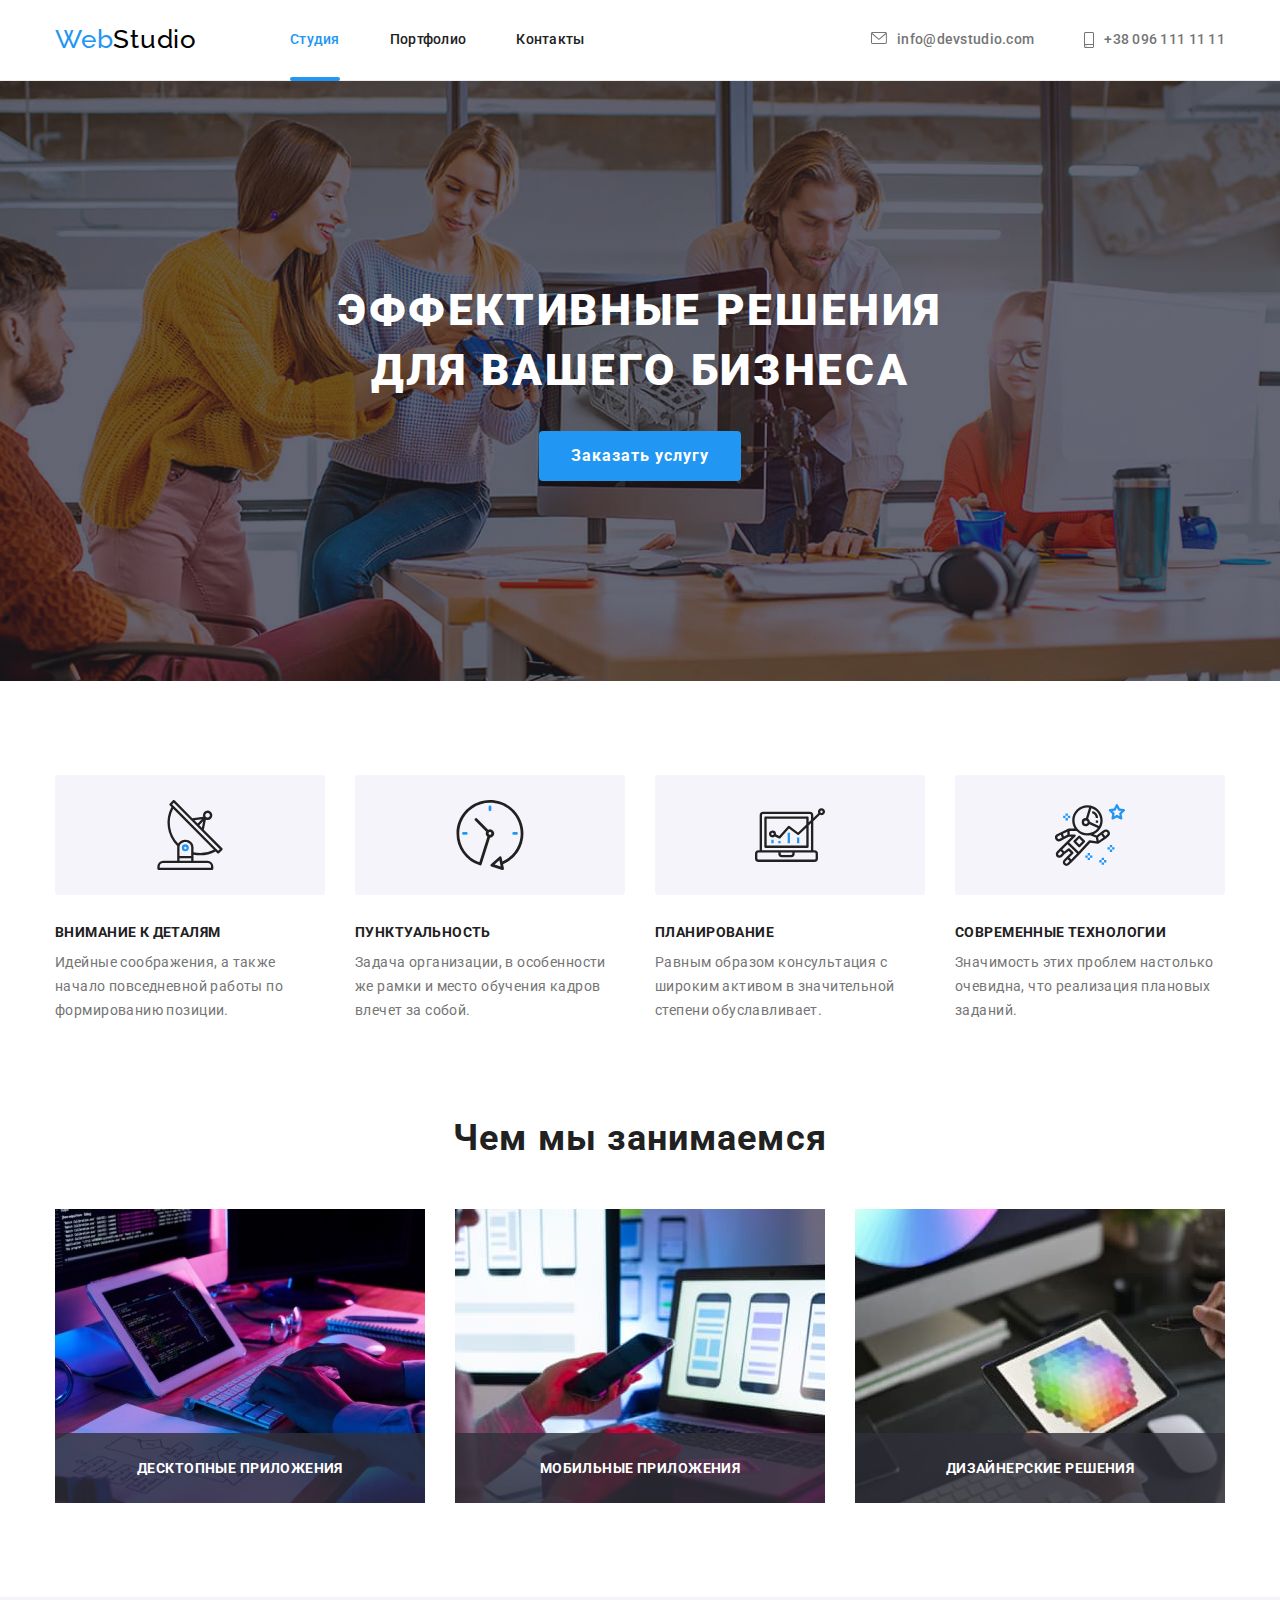
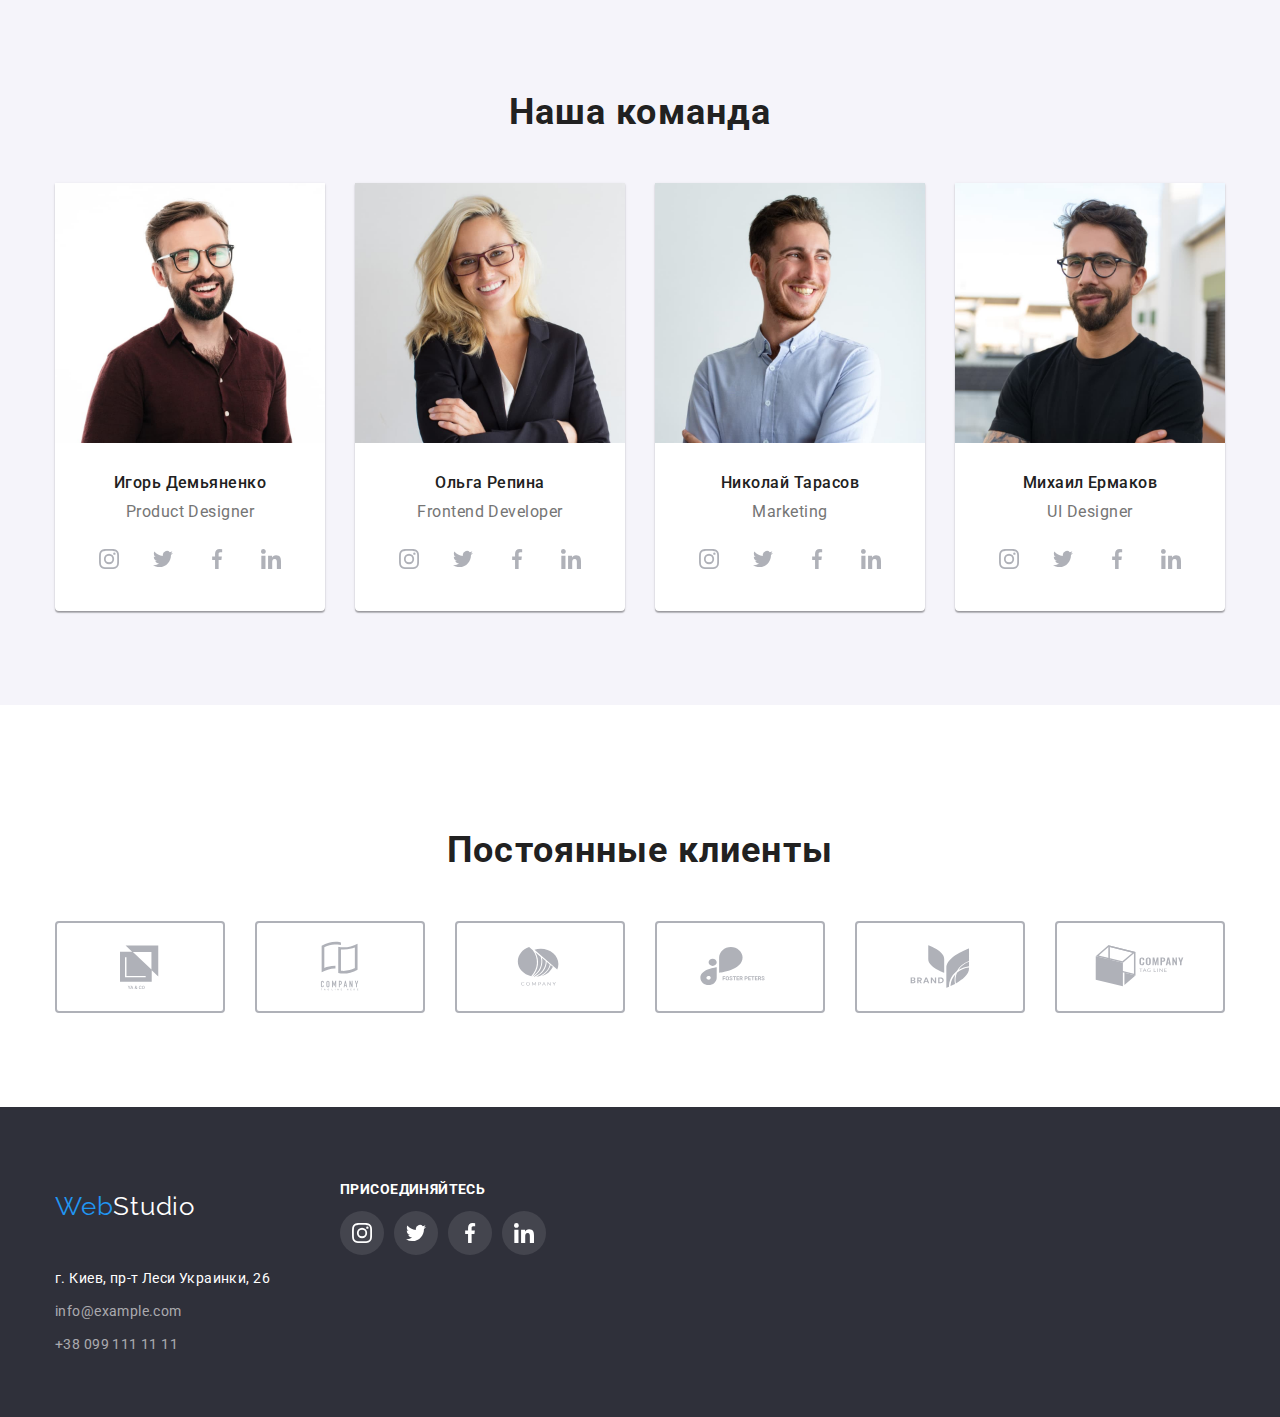
==== index.html @ 89b464ec "Initial commit" ====
<!DOCTYPE html>
<html lang="ru">
  <head>
    <meta charset="UTF-8" />
    <meta http-equiv="X-UA-Compatible" content="IE=edge" />
    <meta name="viewport" content="width=device-width, initial-scale=1.0" />
    <title>Студія</title>
    <link rel="preconnect" href="https://fonts.googleapis.com" />
    <link rel="preconnect" href="https://fonts.gstatic.com" crossorigin />
    <link
      href="https://fonts.googleapis.com/css2?family=Raleway:wght@700&family=Roboto:wght@400;500;700;900&display=swap"
      rel="stylesheet"
    />
    <link
      rel="stylesheet"
      href="https://cdnjs.cloudflare.com/ajax/libs/modern-normalize/1.1.0/modern-normalize.min.css"
    />
    <link rel="stylesheet" href="./css/styles.css" />
  </head>

  <body>
    <header>
      <div class="conteiner header-conteiner">
        <nav class="header-nav">
          <a href="./index.html" class="logo"><span class="logo-web">Web</span>Studio</a>
          <ul class="site-nav">
            <li class="item"><a href="./index.html" class="current">Студия</a></li>
            <li class="item"><a href="./portfolio.html">Портфолио</a></li>
            <li class="item"><a href="">Контакты</a></li>
          </ul>
        </nav>
        <ul class="cont-link">
          <li class="item">
            <a href="mailto:info@devstudio.com" class="mail">
              <svg class="cont-icon">
                <use href="./images/icons.svg#icon-header-envelope"></use>
              </svg>
              info@devstudio.com
            </a>
          </li>
          <li class="item">
            <a href="tel:+380961111111" class="tel">
              <svg class="cont-icon">
                <use href="./images/icons.svg#icon-header-smartphone"></use>
              </svg>
              +38 096 111 11 11
            </a>
          </li>
        </ul>
      </div>
    </header>
    <main>
      <section class="hero section">
        <div class="hero-bg">
          <h1>Эффективные решения для вашего бизнеса</h1>
          <button type="button" class="button" data-modal-open>Заказать услугу</button>
        </div>
      </section>
      <section class="advantage section">
        <div class="conteiner">
          <h2 class="visually-hidden">Наши преимущества</h2>
          <ul class="advantage-list">
            <li class="advantage-item">
              <h3>Внимание к деталям</h3>
              <p>
                Идейные соображения, а также начало повседневной работы по формированию позиции.
              </p>
            </li>
            <li class="advantage-item">
              <h3>Пунктуальность</h3>
              <p>
                Задача организации, в особенности же рамки и место обучения кадров влечет за собой.
              </p>
            </li>
            <li class="advantage-item">
              <h3>Планирование</h3>
              <p>
                Равным образом консультация с широким активом в значительной степени обуславливает.
              </p>
            </li>
            <li class="advantage-item">
              <h3>Современные технологии</h3>
              <p>Значимость этих проблем настолько очевидна, что реализация плановых заданий.</p>
            </li>
          </ul>
        </div>
      </section>
      <section class="activities section">
        <div class="conteiner">
          <h2 class="section-title">Чем мы занимаемся</h2>
          <ul class="activities-list">
            <li class="activ-item">
              <img src="./images/comp1.jpg" alt="keyboard" width="370px" />
              <h3 class="activ-item-title">Десктопные приложения</h3>
            </li>
            <li class="activ-item">
              <img src="./images/comp2.jpg" alt="computer" width="370px" />
              <h3 class="activ-item-title">Мобильные приложения</h3>
            </li>
            <li class="activ-item">
              <img src="./images/comp3.jpg" alt="tablet" width="370px" />
              <h3 class="activ-item-title">Дизайнерские решения</h3>
            </li>
          </ul>
        </div>
      </section>
      <section class="teem section">
        <div class="conteiner">
          <h2 class="section-title">Наша команда</h2>
          <ul class="teem-list">
            <li class="teem-item">
              <img src="./images/Igor-Demianenko.jpg" alt="man" width="270px" />
              <h3>Игорь Демьяненко</h3>
              <p>Product Designer</p>
              <ul class="teem-social-networks-list">
                <li>
                  <a href="" class="social-networks-icon teem-soc-link">
                    <svg class="teem-soc-icon">
                      <use href="./images/icons.svg#icon-footer-instagram"></use>
                    </svg>
                  </a>
                </li>
                <li>
                  <a href="" class="social-networks-icon teem-soc-link">
                    <svg class="teem-soc-icon">
                      <use href="./images/icons.svg#icon-footer-twitter"></use>
                    </svg>
                  </a>
                </li>
                <li>
                  <a href="" class="social-networks-icon teem-soc-link">
                    <svg class="teem-soc-icon">
                      <use href="./images/icons.svg#icon-footer-facebook"></use>
                    </svg>
                  </a>
                </li>
                <li>
                  <a href="" class="social-networks-icon teem-soc-link">
                    <svg class="teem-soc-icon">
                      <use href="./images/icons.svg#icon-footer-linkedin"></use>
                    </svg>
                  </a>
                </li>
              </ul>
            </li>
            <li class="teem-item">
              <img src="./images/Olga-Repina.jpg" alt="woman" width="270px" />
              <h3>Ольга Репина</h3>
              <p>Frontend Developer</p>
              <ul class="teem-social-networks-list">
                <li>
                  <a href="" class="social-networks-icon teem-soc-link">
                    <svg class="teem-soc-icon">
                      <use href="./images/icons.svg#icon-footer-instagram"></use>
                    </svg>
                  </a>
                </li>
                <li>
                  <a href="" class="social-networks-icon teem-soc-link">
                    <svg class="teem-soc-icon">
                      <use href="./images/icons.svg#icon-footer-twitter"></use>
                    </svg>
                  </a>
                </li>
                <li>
                  <a href="" class="social-networks-icon teem-soc-link">
                    <svg class="teem-soc-icon">
                      <use href="./images/icons.svg#icon-footer-facebook"></use>
                    </svg>
                  </a>
                </li>
                <li>
                  <a href="" class="social-networks-icon teem-soc-link">
                    <svg class="teem-soc-icon">
                      <use href="./images/icons.svg#icon-footer-linkedin"></use>
                    </svg>
                  </a>
                </li>
              </ul>
            </li>
            <li class="teem-item">
              <img src="./images/Nikolai-Tarasov.jpg" alt="man" width="270px" />
              <h3>Николай Тарасов</h3>
              <p>Marketing</p>
              <ul class="teem-social-networks-list">
                <li>
                  <a href="" class="social-networks-icon teem-soc-link">
                    <svg class="teem-soc-icon">
                      <use href="./images/icons.svg#icon-footer-instagram"></use>
                    </svg>
                  </a>
                </li>
                <li>
                  <a href="" class="social-networks-icon teem-soc-link">
                    <svg class="teem-soc-icon">
                      <use href="./images/icons.svg#icon-footer-twitter"></use>
                    </svg>
                  </a>
                </li>
                <li>
                  <a href="" class="social-networks-icon teem-soc-link">
                    <svg class="teem-soc-icon">
                      <use href="./images/icons.svg#icon-footer-facebook"></use>
                    </svg>
                  </a>
                </li>
                <li>
                  <a href="" class="social-networks-icon teem-soc-link">
                    <svg class="teem-soc-icon">
                      <use href="./images/icons.svg#icon-footer-linkedin"></use>
                    </svg>
                  </a>
                </li>
              </ul>
            </li>
            <li class="teem-item">
              <img src="./images/Mihail-Ermakov.jpg" alt="man" width="270px" />
              <h3>Михаил Ермаков</h3>
              <p>UI Designer</p>
              <ul class="teem-social-networks-list">
                <li>
                  <a href="" class="social-networks-icon teem-soc-link">
                    <svg class="teem-soc-icon">
                      <use href="./images/icons.svg#icon-footer-instagram"></use>
                    </svg>
                  </a>
                </li>
                <li>
                  <a href="" class="social-networks-icon teem-soc-link">
                    <svg class="teem-soc-icon">
                      <use href="./images/icons.svg#icon-footer-twitter"></use>
                    </svg>
                  </a>
                </li>
                <li>
                  <a href="" class="social-networks-icon teem-soc-link">
                    <svg class="teem-soc-icon">
                      <use href="./images/icons.svg#icon-footer-facebook"></use>
                    </svg>
                  </a>
                </li>
                <li>
                  <a href="" class="social-networks-icon teem-soc-link">
                    <svg class="teem-soc-icon">
                      <use href="./images/icons.svg#icon-footer-linkedin"></use>
                    </svg>
                  </a>
                </li>
              </ul>
            </li>
          </ul>
        </div>
      </section>
      <section class="clients section">
        <div class="conteiner">
          <h2>Постоянные клиенты</h2>
          <ul class="clients-list">
            <li class="clients-item">
              <a class="clients-link" href="">
                <svg class="client-icon">
                  <use href="./images/icons.svg#icon-Client1"></use>
                </svg>
              </a>
            </li>
            <li class="clients-item">
              <a class="clients-link" href="">
                <svg class="client-icon">
                  <use href="./images/icons.svg#icon-Client2"></use>
                </svg>
              </a>
            </li>
            <li class="clients-item">
              <a class="clients-link" href="">
                <svg class="client-icon">
                  <use href="./images/icons.svg#icon-Client3"></use>
                </svg>
              </a>
            </li>
            <li class="clients-item">
              <a class="clients-link" href="">
                <svg class="client-icon">
                  <use href="./images/icons.svg#icon-Client4"></use>
                </svg>
              </a>
            </li>
            <li class="clients-item">
              <a class="clients-link" href="">
                <svg class="client-icon">
                  <use href="./images/icons.svg#icon-Client5"></use>
                </svg>
              </a>
            </li>
            <li class="clients-item">
              <a class="clients-link" href="">
                <svg class="client-icon">
                  <use href="./images/icons.svg#icon-Client6"></use>
                </svg>
              </a>
            </li>
          </ul>
        </div>
      </section>
    </main>
    <footer>
      <div class="conteiner">
        <div>
          <a href="./index.html" class="logo"><span class="logo-web">Web</span>Studio</a>
          <address>г. Киев, пр-т Леси Украинки, 26</address>
          <ul>
            <li>
              <a href="mailto:info@example.com" class="footer-cont">info@example.com</a>
            </li>
            <li><a href="tel:+380991111111" class="footer-cont">+38 099 111 11 11</a></li>
          </ul>
        </div>
        <div class="social-networks">
          <p>присоединяйтесь</p>
          <ul>
            <li>
              <a class="social-networks-icon instagram" href=""></a>
            </li>
            <li>
              <a class="social-networks-icon tweeter" href=""></a>
            </li>
            <li>
              <a class="social-networks-icon facebook" href=""></a>
            </li>
            <li>
              <a class="social-networks-icon linkedin" href=""></a>
            </li>
          </ul>
        </div>
      </div>
    </footer>
    <div class="backdrop is-hidden" data-modal>
      <div class="modal">
        <button class="close-btn" type="button" data-modal-close>
          <img class="close-icon" src="./images/close.svg" alt="icon">
        </button>
      </div>
    </div>
    <script src="./js/modal.js"></script>
  </body>
</html>
---- css/styles.css ----
:root {
  --h-text-color: rgba(33, 33, 33, 1);
  --p-text-color: rgba(117, 117, 117, 1);
  --accent-color: rgba(33, 150, 243, 1);
  --background-color: rgba(255, 255, 255, 1);
  --wight-text: rgba(255, 255, 255, 1);
  --background-dark-gray: rgba(47, 48, 58, 1);
  --background-light-gray: rgba(245, 244, 250, 1);
  --background-button-filter: rgba(245, 244, 250, 1);
}

body {
  color: var(--h-text-color);
  background-color: var(--background-color);

  font-family: Roboto, sans-serif;
}

body p {
  color: var(--p-text-color);
}

.section {
  padding-top: 94px;
  padding-bottom: 94px;
}

ul {
  list-style: none;
  padding: 0;
  margin: 0;
}

li {
  padding: 0;
  margin: 0;
}

img {
  display: block;
}

.conteiner {
  margin-left: auto;
  margin-right: auto;
  width: 1200px;
  padding-left: 15px;
  padding-right: 15px;
}

.section-title {
  font-weight: 700;
  font-size: 36px;
  line-height: 1.17;
  text-align: center;
  letter-spacing: 0.03em;

  margin-bottom: 50px;
  margin-top: 0;
}

.visually-hidden {
  position: absolute;
  width: 1px;
  height: 1px;
  margin: -1px;
  border: 0;
  padding: 0;

  white-space: nowrap;
  clip-path: inset(100%);
  clip: rect(0 0 0 0);
  overflow: hidden;
}

/* --------------------header----------------------- */
header {
  font-weight: 500;
  font-size: 14px;
  line-height: 1.14;
  letter-spacing: 0.02em;
  border-bottom: 1px solid rgba(236, 236, 236, 1);
}

.header-conteiner {
  display: flex;
}

.logo {
  color: rgba(0, 0, 0, 1);

  font-family: Raleway;
  font-size: 26px;
  line-height: 1.19;
  letter-spacing: 0.03em;

  text-decoration: none;
}
.logo-web {
  color: var(--accent-color);
}

.header-nav {
  display: flex;
  align-items: center;
}

.logo {
  padding-top: 24px;
  padding-bottom: 25px;
}

.site-nav {
  display: flex;
  margin-left: 93px;
}

.site-nav .item:not(:last-child) {
  margin-right: 50px;
}

.site-nav a {
  position: relative;
  display: block;

  color: var(--h-text-color);
  text-decoration: none;

  padding-top: 32px;
  padding-bottom: 32px;

  transition-property: color;
  transition-duration: 250ms;
  transition-timing-function: cubic-bezier(0.4, 0, 0.2, 1);
}
.site-nav a:hover,
.site-nav a:focus {
  color: var(--accent-color);
}
.site-nav .current {
  color: var(--accent-color);
}

.site-nav .current::after {
  content: '';
  display: block;
  width: 100%;
  height: 4px;
  background-color: var(--accent-color);
  border-radius: 2px;

  position: absolute;
  left: 0;
  bottom: -1px;
}

.cont-link {
  display: flex;
  margin-left: auto;
}

.cont-link .item:not(:last-child) {
  margin-right: 50px;
}

.cont-link a {
  display: flex;

  color: var(--p-text-color);
  text-decoration: none;
  fill: var(--p-text-color);

  padding-top: 32px;
  padding-bottom: 32px;

  transition-property: color, fill;
  transition-duration: 250ms;
  transition-timing-function: cubic-bezier(0.4, 0, 0.2, 1);
}

.cont-link a:hover,
.cont-link a:focus {
  color: var(--accent-color);
  fill: var(--accent-color);
}

.cont-icon {
  margin-right: 10px;
  fill: inherit;
}

.mail .cont-icon {
  width: 16px;
  height: 12px;
}

.tel .cont-icon {
  width: 10px;
  height: 16px;
}

/* --------------------hero----------------------- */

.hero {
  text-align: center;
  color: var(--wight-text);
  padding-top: 0;
  padding-bottom: 0;
}

.hero-bg {
  background-color: var(--background-dark-gray);
  padding-top: 200px;
  padding-bottom: 200px;
  max-width: 1600px;
  height: 600px;
  margin-left: auto;
  margin-right: auto;
  background-image: linear-gradient(to right, rgba(47, 48, 58, 0.4), rgba(47, 48, 58, 0.4)),
    url(../images/hero-bg.jpg);
  background-position: center;
  background-repeat: no-repeat;
  background-size: cover;
}

h1 {
  width: 696px;
  margin-top: 0;
  margin-bottom: 30px;
  margin-left: auto;
  margin-right: auto;

  font-weight: 900;
  font-size: 44px;
  line-height: 1.36;
  letter-spacing: 0.06em;
  text-transform: uppercase;
}

/* --------------------button----------------------- */
.button {
  border: 0;
  padding: 10px 32px;
  border-radius: 4px;

  color: var(--wight-text);
  background-color: var(--accent-color);

  font-weight: 700;
  font-size: 16px;
  line-height: 1.88;
  letter-spacing: 0.06em;

  cursor: pointer;
}

/* -------------------advantage----------------------- */

.advantage-item {
  width: 270px;
}

.advantage-item::before {
  content: '';
  display: block;
  height: 120px;
  margin-bottom: 30px;
  background-color: var(--background-light-gray);
  border-radius: 4px;
  background-size: 70px 70px;
  background-position: center;
  background-repeat: no-repeat;
}

.advantage-item:nth-child(1)::before {
  background-image: url(../images/advantage-antenna.svg);
}

.advantage-item:nth-child(2)::before {
  background-image: url(../images/advantage-clock.svg);
}

.advantage-item:nth-child(3)::before {
  background-image: url(../images/advantage-diagram.svg);
}

.advantage-item:nth-child(4)::before {
  background-image: url(../images/advantage-astronaut.svg);
}

.advantage h3 {
  font-size: 14px;
  line-height: 1.14;
  letter-spacing: 0.03em;
  text-transform: uppercase;

  margin-bottom: 10px;
  margin-top: 0;
}
.advantage p {
  font-size: 14px;
  line-height: 1.71;
  letter-spacing: 0.03em;

  margin: 0;
}

.advantage-list {
  display: flex;
  justify-content: space-between;
}

/* -----------------activities-------------------- */

.activities {
  padding-top: 0;
}

.activities-list {
  display: flex;
  justify-content: space-between;
}

.activ-item {
  position: relative;
}

.activ-item-title {
  position: absolute;
  bottom: 0;
  width: 370px;
  margin: 0;
  padding-top: 27px;
  padding-bottom: 27px;

  font-size: 14px;
  line-height: calc(16 / 14);
  text-align: center;
  letter-spacing: 0.03em;
  text-transform: uppercase;

  color: var(--wight-text);
  background-color: rgba(47, 48, 58, 0.8);
}

/* --------------------teem----------------------- */

.teem {
  background-color: var(--background-light-gray);
}

.teem-list {
  display: flex;
  justify-content: space-between;
}

.teem-item {
  padding-bottom: 30px;
  background-color: var(--background-color);
  box-shadow: 0px 1px 3px rgba(0, 0, 0, 0.12), 0px 1px 1px rgba(0, 0, 0, 0.14),
    0px 2px 1px rgba(0, 0, 0, 0.2);
  border-radius: 0px 0px 4px 4px;
}

.teem h3 {
  font-weight: 500;
  font-size: 16px;
  line-height: 1.19;
  text-align: center;
  letter-spacing: 0.03em;

  margin-top: 30px;
  margin-bottom: 10px;
}

.teem p {
  font-size: 16px;
  line-height: 1.19;
  text-align: center;
  letter-spacing: 0.03em;

  margin: 0px;
  margin-bottom: 16px;
}

.teem-social-networks-list {
  display: flex;
  justify-content: space-between;
  gap: 10px;
  margin-left: 32px;
  margin-right: 32px;
}

.social-networks-icon.teem-soc-link {
  background-color: inherit;
}

.teem-soc-icon {
  box-sizing: content-box;
  width: 20px;
  height: 20px;
  padding: 12px;
  fill: rgba(175, 177, 184, 1);

  transition-property: fill;
  transition-duration: 250ms;
  transition-timing-function: cubic-bezier(0.4, 0, 0.2, 1);
}

.teem-soc-icon:hover,
.teem-soc-icon:focus {
  fill: rgba(255, 255, 255, 1);
}

/* --------------------clients----------------------- */

.clients h2 {
  margin-bottom: 50px;
  font-size: 36px;
  line-height: 42px;
  text-align: center;
  letter-spacing: 0.03em;
}

.clients-list {
  display: flex;
  justify-content: space-between;
}

.clients-link {
  display: block;
  width: 170px;
  height: 92px;
  gap: 30px;
}

.clients-link svg:hover,
.clients-link svg:focus {
  fill: var(--accent-color);
  border-color: var(--accent-color);
}

.clients-list .client-icon {
  fill: #afb1b8;
  width: 170px;
  height: 92px;
  padding: 16px 32px;
  border: 2px solid #afb1b8;
  border-radius: 4px;

  transition-property: fill, border-color;
  transition-duration: 250ms;
  transition-timing-function: cubic-bezier(0.4, 0, 0.2, 1);
}

/* --------------------footer----------------------- */

footer {
  padding-top: 60px;
  padding-bottom: 60px;
  background-color: var(--background-dark-gray);

  font-weight: 400;
  font-size: 14px;
  line-height: 1.71;
  letter-spacing: 0.03em;
}

footer .conteiner {
  display: flex;
}

footer .logo {
  display: block;
  margin-bottom: 20px;
  color: var(--wight-text);
}
footer address {
  margin-bottom: 9px;
  color: var(--wight-text);
  font-style: normal;
}

footer li:not(:last-child) {
  margin-bottom: 9px;
}

.footer-cont {
  text-decoration: none;
  color: rgba(255, 255, 255, 0.6);

  transition-property: color;
  transition-duration: 250ms;
  transition-timing-function: cubic-bezier(0.4, 0, 0.2, 1);
}

.footer-cont:hover,
.footer-cont:focus {
  color: var(--accent-color);
}

.social-networks {
  margin-left: 70px;
}

.social-networks p {
  font-weight: 700;
  font-size: 14px;
  line-height: 16px;
  letter-spacing: 0.03em;
  text-transform: uppercase;
  color: var(--wight-text);
}

.social-networks ul {
  display: flex;
  gap: 10px;
}

.social-networks-icon {
  display: block;
  width: 44px;
  height: 44px;
  border-radius: 50%;
  background-color: rgba(255, 255, 255, 0.1);
  background-position: center;
  background-repeat: no-repeat;
  background-size: 20px 20px;

  transition-property: background-color;
  transition-duration: 250ms;
  transition-timing-function: cubic-bezier(0.4, 0, 0.2, 1);
}

.social-networks-icon:hover,
.social-networks-icon:focus {
  background-color: var(--accent-color);
}

.social-networks-icon.instagram {
  background-image: url(../images/footer-instagram.svg);
}

.social-networks-icon.tweeter {
  background-image: url(../images/footer-twitter.svg);
}

.social-networks-icon.facebook {
  background-image: url(../images/footer-facebook.svg);
}

.social-networks-icon.linkedin {
  background-image: url(../images/footer-linkedin.svg);
}

/*-----!!!-------- PORTFOLIO------!!!------- */

/*---------------- button portfolio---------------- */

.button-filter {
  border-radius: 4px;
  border: 0;
  padding: 6px 22px;

  color: var(--h-text-color);
  background-color: var(--background-button-filter);

  font-weight: 500;
  font-size: 16px;
  line-height: 1.62;
  text-align: center;
  letter-spacing: 0.03em;

  cursor: pointer;

  transition-property: color, background-color, box-shadow;
  transition-duration: 250ms;
  transition-timing-function: cubic-bezier(0.4, 0, 0.2, 1);
}

.button-filter:hover,
.button-filter:focus {
  color: var(--wight-text);
  background-color: var(--accent-color);
  box-shadow: 0px 3px 1px rgba(0, 0, 0, 0.1), 0px 1px 2px rgba(0, 0, 0, 0.08),
    0px 2px 2px rgba(0, 0, 0, 0.12);
}

/*----------------examples---------------- */

.examples ul {
  display: flex;
}

.examples-list-btn {
  justify-content: center;
  margin-bottom: 50px;
}

.examples-list-btn li:not(:last-child) {
  margin-right: 8px;
}

.examples-list-card {
  flex-wrap: wrap;
  gap: 30px;
}

.examples-list-card li {
  width: 370px;
}

.examples-list-card a {
  transition-property: box-shadow;
  transition-duration: 250ms;
  transition-timing-function: cubic-bezier(0.4, 0, 0.2, 1);
}

.examples-list-card a:hover,
.examples-list-card a:focus {
  box-shadow: 0px 1px 1px rgba(0, 0, 0, 0.12), 0px 4px 4px rgba(0, 0, 0, 0.06),
    1px 4px 6px rgba(0, 0, 0, 0.16);
}

.examples a {
  display: block;
  text-decoration: none;
}

.examples .img-box {
  position: relative;
  overflow: hidden;
}

.examples .overlay {
  position: absolute;
  top: 0;
  left: 0;
  display: block;
  width: 100%;
  height: 100%;
  padding: 63px 24px;
  overflow: hidden;

  background-color: rgba(33, 150, 243, 0.9);

  font-size: 18px;
  line-height: 1.56;
  letter-spacing: 0.03em;
  color: var(--wight-text);

  transform: translateY(100%);

  transition-property: transform;
  transition-duration: 250ms;
  transition-timing-function: cubic-bezier(0.4, 0, 0.2, 1);
}

.examples-list-card a:hover .overlay,
.examples-list-card a:focus .overlay {
  transform: translateY(0);
}

.card-title {
  padding: 20px 24px;
  border: 1px solid rgba(238, 238, 238, 1);
  border-top: none;
}

.examples h2 {
  color: var(--h-text-color);

  font-size: 18px;
  line-height: 2;
  letter-spacing: 0.06em;

  margin-top: 0;
  margin-bottom: 4px;
}

.examples p {
  font-size: 16px;
  line-height: 1.88;
  letter-spacing: 0.03em;

  margin: 0;
}

/*----------------backdrop---------------- */

.backdrop {
  position: fixed;
  left: 0;
  top: 0;
  width: 100%;
  height: 100%;
  background-color: rgba(0, 0, 0, 0.2);
  opacity: 1;

  transition: opacity 250ms cubic-bezier(0.4, 0, 0.2, 1);
}

.backdrop.is-hidden {
  opacity: 0;
  pointer-events: none;
}

.backdrop.is-hidden .modal {
  transform: translate(-50%, -50%) scale(0.9);
}

.modal {
  position: absolute;
  left: 50%;
  top: 50%;
  transform: translate(-50%, -50%) scale(1);

  min-width: 528px;
  min-height: 581px;
  background-color: #ffffff;
  box-shadow: 0px 1px 3px rgba(0, 0, 0, 0.12), 0px 1px 1px rgba(0, 0, 0, 0.14),
    0px 2px 1px rgba(0, 0, 0, 0.2);
  border-radius: 4px;
  transition: transform, scale;
}

.close-btn {
  position: absolute;
  padding: 0;
  margin: 0;
  border: 0;
  background-color: transparent;
  right: 8px;
  top: 8px;
  cursor: pointer;
}
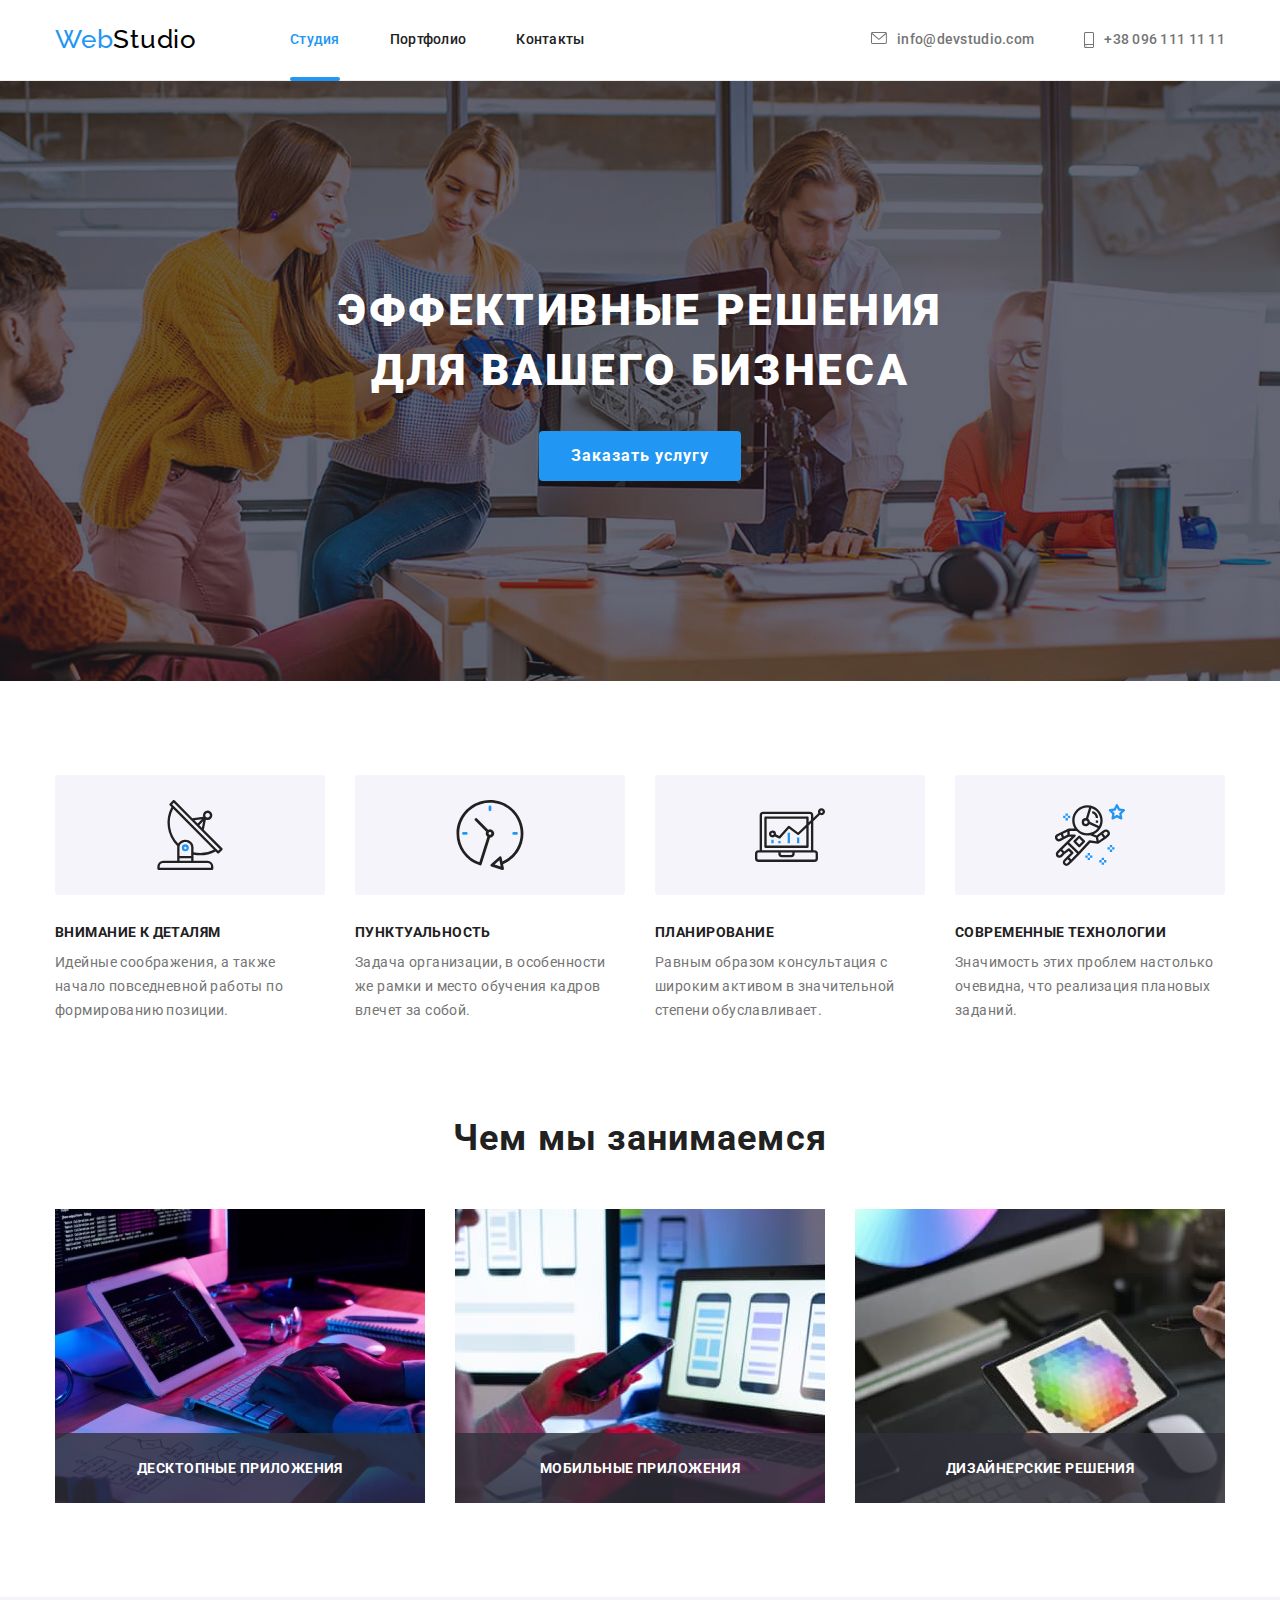
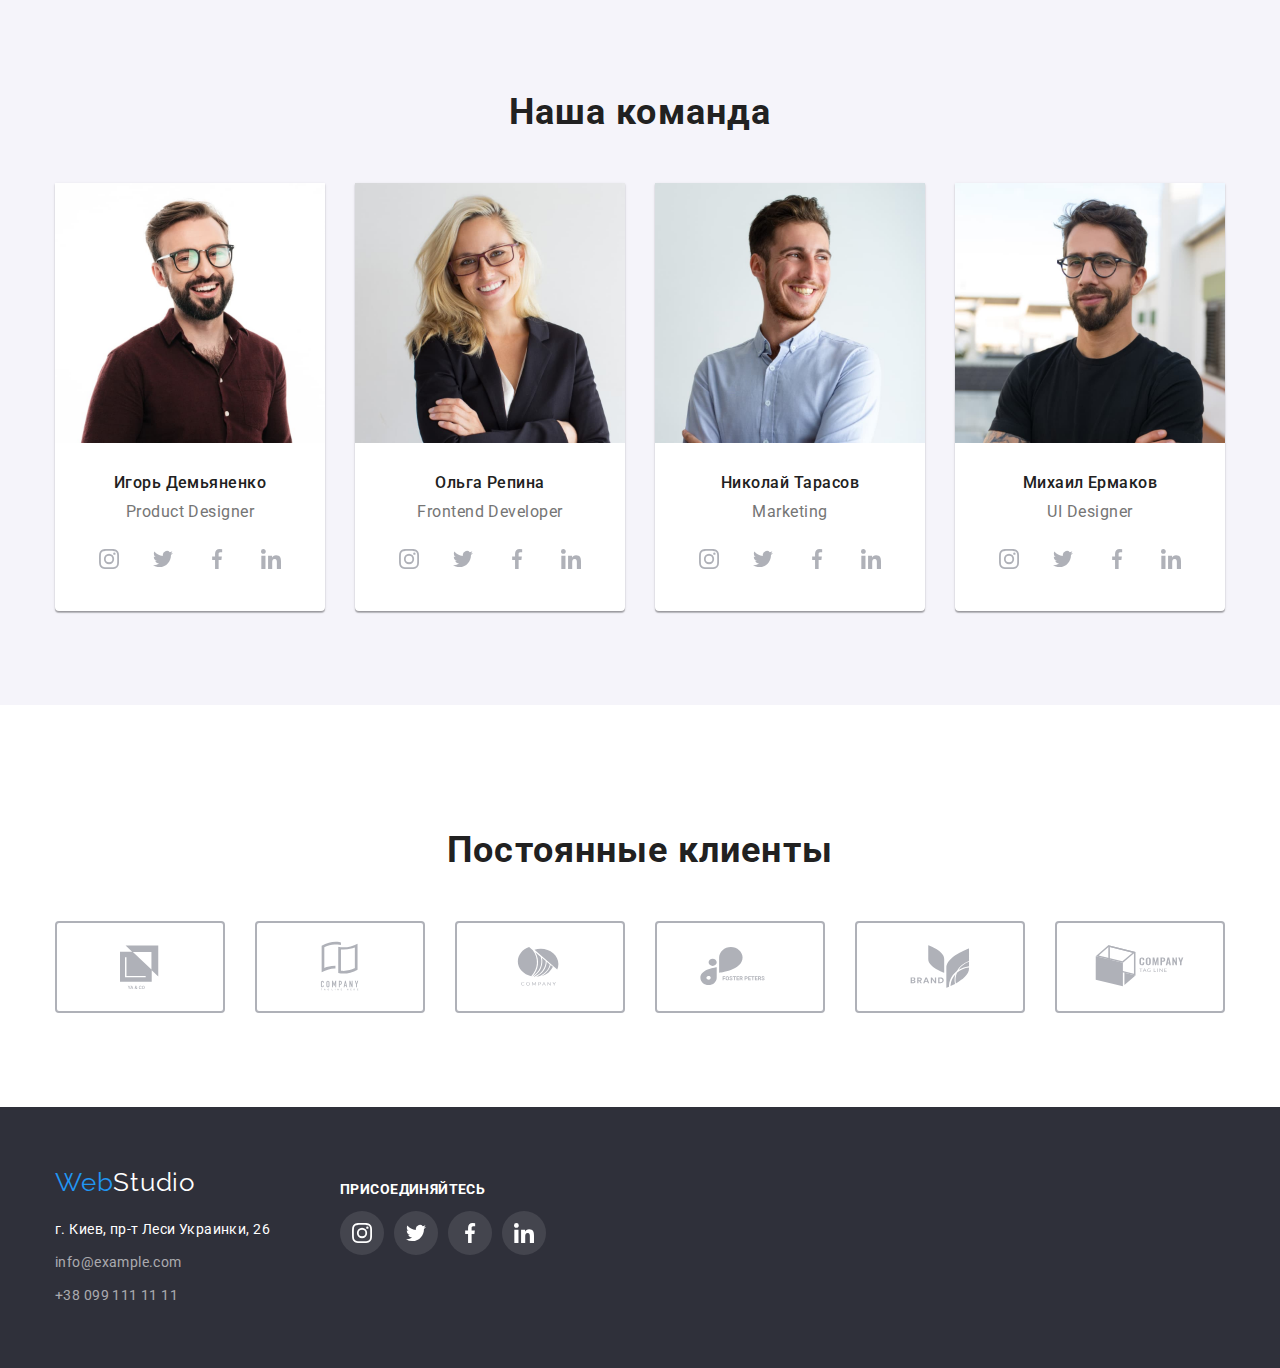
==== commit 2f22ef5e: "доработка 5 дз" ====
--- a/index.html
+++ b/index.html
@@ -22,7 +22,7 @@
     <header>
       <div class="conteiner header-conteiner">
         <nav class="header-nav">
-          <a href="./index.html" class="logo"><span class="logo-web">Web</span>Studio</a>
+          <a href="./index.html" class="logo header-logo"><span class="logo-web">Web</span>Studio</a>
           <ul class="site-nav">
             <li class="item"><a href="./index.html" class="current">Студия</a></li>
             <li class="item"><a href="./portfolio.html">Портфолио</a></li>
--- a/css/styles.css
+++ b/css/styles.css
@@ -96,6 +96,12 @@
 
   text-decoration: none;
 }
+
+.header-logo {
+  padding-top: 24px;
+  padding-bottom: 25px;
+}
+
 .logo-web {
   color: var(--accent-color);
 }
@@ -103,11 +109,6 @@
 .header-nav {
   display: flex;
   align-items: center;
-}
-
-.logo {
-  padding-top: 24px;
-  padding-bottom: 25px;
 }
 
 .site-nav {
@@ -649,7 +650,7 @@
   letter-spacing: 0.03em;
   color: var(--wight-text);
 
-  transform: translateY(100%);
+  transform: translateY(101%);
 
   transition-property: transform;
   transition-duration: 250ms;
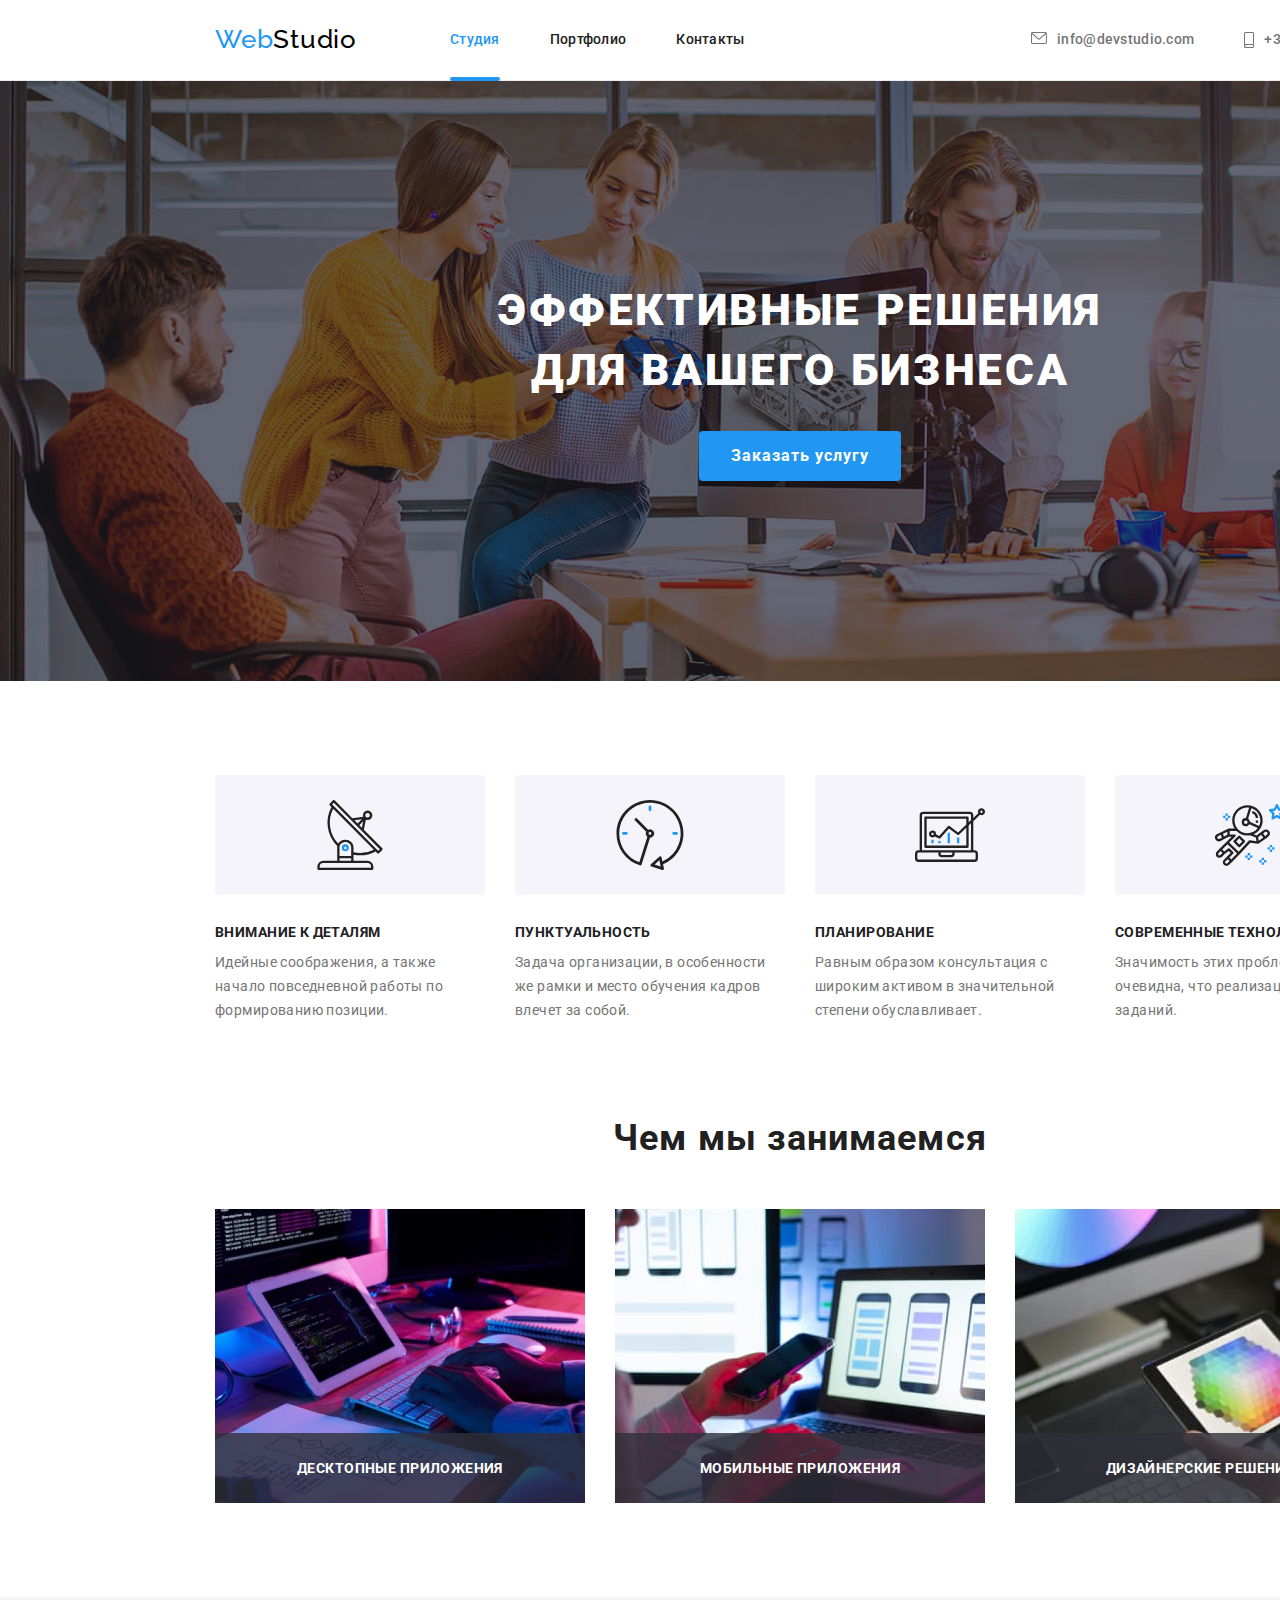
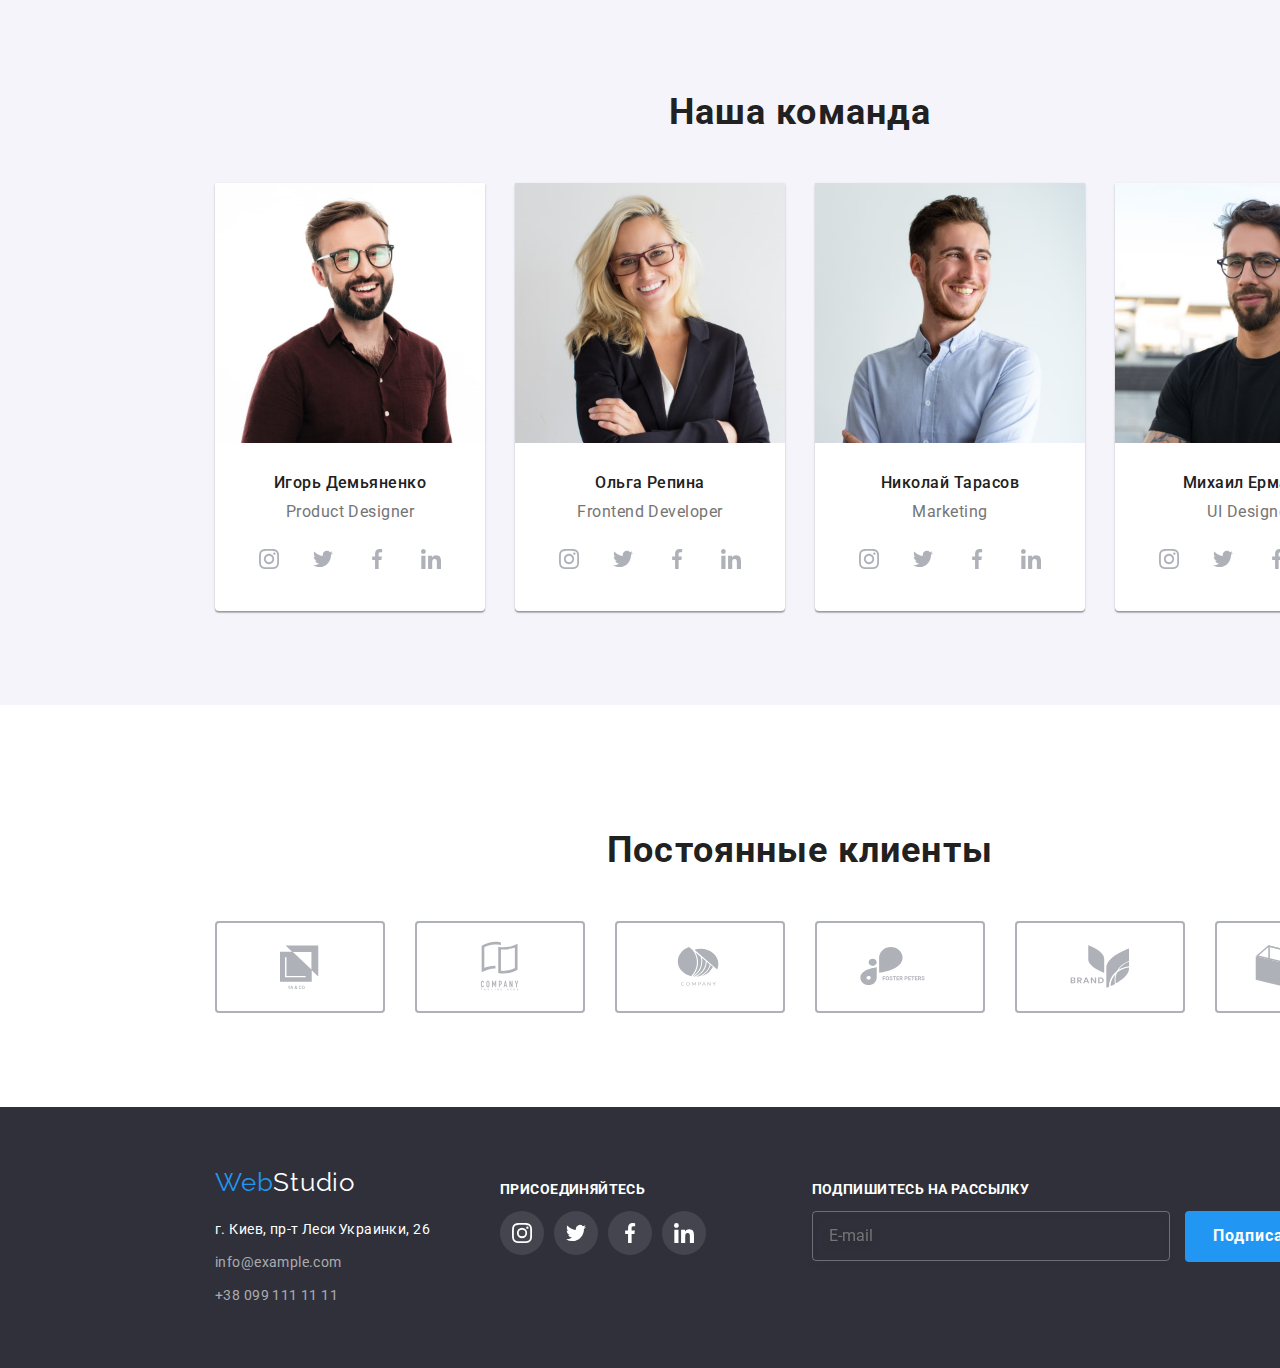
==== commit 7045e3c4: "добавляет и стилизирует формы" ====
--- a/index.html
+++ b/index.html
@@ -22,7 +22,9 @@
     <header>
       <div class="conteiner header-conteiner">
         <nav class="header-nav">
-          <a href="./index.html" class="logo header-logo"><span class="logo-web">Web</span>Studio</a>
+          <a href="./index.html" class="logo header-logo"
+            ><span class="logo-web">Web</span>Studio</a
+          >
           <ul class="site-nav">
             <li class="item"><a href="./index.html" class="current">Студия</a></li>
             <li class="item"><a href="./portfolio.html">Портфолио</a></li>
@@ -49,6 +51,7 @@
         </ul>
       </div>
     </header>
+
     <main>
       <section class="hero section">
         <div class="hero-bg">
@@ -56,6 +59,7 @@
           <button type="button" class="button" data-modal-open>Заказать услугу</button>
         </div>
       </section>
+
       <section class="advantage section">
         <div class="conteiner">
           <h2 class="visually-hidden">Наши преимущества</h2>
@@ -85,6 +89,7 @@
           </ul>
         </div>
       </section>
+
       <section class="activities section">
         <div class="conteiner">
           <h2 class="section-title">Чем мы занимаемся</h2>
@@ -104,6 +109,7 @@
           </ul>
         </div>
       </section>
+
       <section class="teem section">
         <div class="conteiner">
           <h2 class="section-title">Наша команда</h2>
@@ -251,6 +257,7 @@
           </ul>
         </div>
       </section>
+
       <section class="clients section">
         <div class="conteiner">
           <h2>Постоянные клиенты</h2>
@@ -301,44 +308,113 @@
         </div>
       </section>
     </main>
+
     <footer>
       <div class="conteiner">
-        <div>
-          <a href="./index.html" class="logo"><span class="logo-web">Web</span>Studio</a>
-          <address>г. Киев, пр-т Леси Украинки, 26</address>
-          <ul>
-            <li>
-              <a href="mailto:info@example.com" class="footer-cont">info@example.com</a>
-            </li>
-            <li><a href="tel:+380991111111" class="footer-cont">+38 099 111 11 11</a></li>
-          </ul>
-        </div>
-        <div class="social-networks">
-          <p>присоединяйтесь</p>
-          <ul>
-            <li>
-              <a class="social-networks-icon instagram" href=""></a>
-            </li>
-            <li>
-              <a class="social-networks-icon tweeter" href=""></a>
-            </li>
-            <li>
-              <a class="social-networks-icon facebook" href=""></a>
-            </li>
-            <li>
-              <a class="social-networks-icon linkedin" href=""></a>
-            </li>
-          </ul>
-        </div>
+        <div class="groop">
+          <div>
+            <a href="./index.html" class="logo"><span class="logo-web">Web</span>Studio</a>
+            <address>г. Киев, пр-т Леси Украинки, 26</address>
+            <ul>
+              <li>
+                <a href="mailto:info@example.com" class="footer-cont">info@example.com</a>
+              </li>
+              <li><a href="tel:+380991111111" class="footer-cont">+38 099 111 11 11</a></li>
+            </ul>
+          </div>
+          <div class="social-networks">
+            <p class="footer-title">присоединяйтесь</p>
+            <ul>
+              <li>
+                <a class="social-networks-icon instagram" href=""></a>
+              </li>
+              <li>
+                <a class="social-networks-icon tweeter" href=""></a>
+              </li>
+              <li>
+                <a class="social-networks-icon facebook" href=""></a>
+              </li>
+              <li>
+                <a class="social-networks-icon linkedin" href=""></a>
+              </li>
+            </ul>
+          </div>
+        </div>
+        <form name="subscribe" autocomplete="on">
+          <b class="footer-title">Подпишитесь на рассылку</b>
+          <label>
+            <input class="footer-input" type="email" name="user-email" placeholder="E-mail" />
+          </label>
+          <button type="submit" class="button footer__subscribe--btn">
+            Подписаться
+            <svg class="footer__subscribe--icon">
+              <use href="./images/icons.svg#icon-modal-send"></use>
+            </svg>
+          </button>
+        </form>
       </div>
     </footer>
+
     <div class="backdrop is-hidden" data-modal>
       <div class="modal">
         <button class="close-btn" type="button" data-modal-close>
-          <img class="close-icon" src="./images/close.svg" alt="icon">
+          <svg class="close-icon">
+            <use href="./images/icons.svg#icon-close"></use>
+          </svg>
         </button>
+        <form class="form" name="сontact-details" autocomplete="on">
+          <h2 class="modal-title">Оставьте свои данные, мы вам перезвоним</h2>
+          <div class="form-field">
+            <label class="form-label">
+              <span class="form-label-text">Имя</span>
+              <input class="form-input" type="text" name="name" />
+              <svg class="form-icon form-icon-name">
+                <use href="./images/icons.svg#icon-modal-name"></use>
+              </svg>
+            </label>
+          </div>
+          <div class="form-field">
+            <label class="form-label"
+              >Телефон
+              <input class="form-input" type="tel" name="tel" />
+              <svg class="form-icon form-icon-tel">
+                <use href="./images/icons.svg#icon-modal-tel"></use>
+              </svg>
+            </label>
+          </div>
+          <div class="form-field">
+            <label class="form-label"
+              >Почта
+              <input class="form-input" type="email" name="email" />
+              <svg class="form-icon form-icon-email">
+                <use href="./images/icons.svg#icon-modal-email"></use>
+              </svg>
+            </label>
+          </div>
+          <label class="form-label"
+            >Комментарий
+            <textarea
+              class="form-input form-textarea"
+              name="comment"
+              id=""
+              cols="30"
+              rows="10"
+              placeholder="Введите текст"
+            ></textarea>
+          </label>
+          <div class="form-checkbox">
+            <label class="label-checkbox">
+              <input class="checkbox visually-hidden" type="checkbox" name="checkbox" />
+              <span class="checkbox-icon"></span>
+              Соглашаюсь с рассылкой и принимаю
+            </label>
+            <a class="checkbox-link" href="">Условия договора</a>
+          </div>
+          <button class="button form-button" type="submit">Отправить</button>
+        </form>
       </div>
     </div>
+
     <script src="./js/modal.js"></script>
   </body>
 </html>
--- a/css/styles.css
+++ b/css/styles.css
@@ -10,6 +10,9 @@
 }
 
 body {
+  margin-left: auto;
+  margin-right: auto;
+  width: 1600px;
   color: var(--h-text-color);
   background-color: var(--background-color);
 
@@ -213,7 +216,6 @@
   background-color: var(--background-dark-gray);
   padding-top: 200px;
   padding-bottom: 200px;
-  max-width: 1600px;
   height: 600px;
   margin-left: auto;
   margin-right: auto;
@@ -469,6 +471,11 @@
 
 footer .conteiner {
   display: flex;
+  justify-content: space-between;
+}
+
+.groop {
+  display: flex;
 }
 
 footer .logo {
@@ -504,7 +511,9 @@
   margin-left: 70px;
 }
 
-.social-networks p {
+.footer-title {
+  display: block;
+  margin: 14px 0;
   font-weight: 700;
   font-size: 14px;
   line-height: 16px;
@@ -554,137 +563,53 @@
   background-image: url(../images/footer-linkedin.svg);
 }
 
-/*-----!!!-------- PORTFOLIO------!!!------- */
-
-/*---------------- button portfolio---------------- */
-
-.button-filter {
+.footer-input {
+  width: 358px;
+  height: 50px;
+  margin-right: 12px;
+  padding-left: 16px;
+  padding-right: 16px;
+
+  font-weight: 400;
+  font-size: 16px;
+  line-height: 1.25;
+  color: var(--wight-text);
+
+  border: 1px solid rgba(255, 255, 255, 0.3);
+  filter: drop-shadow(0px 4px 4px rgba(0, 0, 0, 0.15));
   border-radius: 4px;
-  border: 0;
-  padding: 6px 22px;
-
-  color: var(--h-text-color);
-  background-color: var(--background-button-filter);
-
-  font-weight: 500;
-  font-size: 16px;
-  line-height: 1.62;
-  text-align: center;
-  letter-spacing: 0.03em;
-
-  cursor: pointer;
-
-  transition-property: color, background-color, box-shadow;
-  transition-duration: 250ms;
-  transition-timing-function: cubic-bezier(0.4, 0, 0.2, 1);
-}
-
-.button-filter:hover,
-.button-filter:focus {
-  color: var(--wight-text);
-  background-color: var(--accent-color);
-  box-shadow: 0px 3px 1px rgba(0, 0, 0, 0.1), 0px 1px 2px rgba(0, 0, 0, 0.08),
-    0px 2px 2px rgba(0, 0, 0, 0.12);
-}
-
-/*----------------examples---------------- */
-
-.examples ul {
-  display: flex;
-}
-
-.examples-list-btn {
-  justify-content: center;
-  margin-bottom: 50px;
-}
-
-.examples-list-btn li:not(:last-child) {
-  margin-right: 8px;
-}
-
-.examples-list-card {
-  flex-wrap: wrap;
-  gap: 30px;
-}
-
-.examples-list-card li {
-  width: 370px;
-}
-
-.examples-list-card a {
-  transition-property: box-shadow;
-  transition-duration: 250ms;
-  transition-timing-function: cubic-bezier(0.4, 0, 0.2, 1);
-}
-
-.examples-list-card a:hover,
-.examples-list-card a:focus {
-  box-shadow: 0px 1px 1px rgba(0, 0, 0, 0.12), 0px 4px 4px rgba(0, 0, 0, 0.06),
-    1px 4px 6px rgba(0, 0, 0, 0.16);
-}
-
-.examples a {
-  display: block;
-  text-decoration: none;
-}
-
-.examples .img-box {
+  background-color: transparent;
+  outline: transparent;
+
+  transition: outline 250ms cubic-bezier(0.4, 0, 0.2, 1), color 250ms cubic-bezier(0.4, 0, 0.2, 1);
+}
+
+.footer-input:placeholder-shown {
+  color: rgba(255, 255, 255, 0.6);
+}
+
+.footer-input:hover {
+  outline: 1px solid rgba(33, 150, 243, 0.5);
+}
+.footer-input:focus {
+  outline: 1px solid var(--accent-color);
+}
+
+.footer__subscribe--btn {
   position: relative;
-  overflow: hidden;
-}
-
-.examples .overlay {
+  width: 200px;
+  padding-left: 28px;
+  padding-right: 28px;
+  text-align: left;
+}
+
+.footer__subscribe--icon {
   position: absolute;
-  top: 0;
-  left: 0;
-  display: block;
-  width: 100%;
-  height: 100%;
-  padding: 63px 24px;
-  overflow: hidden;
-
-  background-color: rgba(33, 150, 243, 0.9);
-
-  font-size: 18px;
-  line-height: 1.56;
-  letter-spacing: 0.03em;
-  color: var(--wight-text);
-
-  transform: translateY(101%);
-
-  transition-property: transform;
-  transition-duration: 250ms;
-  transition-timing-function: cubic-bezier(0.4, 0, 0.2, 1);
-}
-
-.examples-list-card a:hover .overlay,
-.examples-list-card a:focus .overlay {
-  transform: translateY(0);
-}
-
-.card-title {
-  padding: 20px 24px;
-  border: 1px solid rgba(238, 238, 238, 1);
-  border-top: none;
-}
-
-.examples h2 {
-  color: var(--h-text-color);
-
-  font-size: 18px;
-  line-height: 2;
-  letter-spacing: 0.06em;
-
-  margin-top: 0;
-  margin-bottom: 4px;
-}
-
-.examples p {
-  font-size: 16px;
-  line-height: 1.88;
-  letter-spacing: 0.03em;
-
-  margin: 0;
+  top: 13px;
+  right: 28px;
+  width: 24px;
+  height: 24px;
+  fill: rgba(255, 255, 255, 1);
 }
 
 /*----------------backdrop---------------- */
@@ -722,17 +647,323 @@
   box-shadow: 0px 1px 3px rgba(0, 0, 0, 0.12), 0px 1px 1px rgba(0, 0, 0, 0.14),
     0px 2px 1px rgba(0, 0, 0, 0.2);
   border-radius: 4px;
-  transition: transform, scale;
+  transition: transform 250ms cubic-bezier(0.4, 0, 0.2, 1), scale 250ms cubic-bezier(0.4, 0, 0.2, 1);
 }
 
 .close-btn {
   position: absolute;
-  padding: 0;
+  width: 30px;
+  height: 30px;
+  padding: 0px;
   margin: 0;
-  border: 0;
+  border: 1px solid rgba(0, 0, 0, 0.1);
+  border-radius: 50%;
   background-color: transparent;
   right: 8px;
   top: 8px;
   cursor: pointer;
 }
 
+.close-icon {
+  position: absolute;
+  top: 50%;
+  left: 50%;
+  transform: translate(-50%, -50%);
+  fill: rgba(0, 0, 0, 1);
+  width: 18px;
+  height: 18px;
+
+  transition: fill 250ms cubic-bezier(0.4, 0, 0.2, 1);
+}
+
+.close-btn:hover .close-icon {
+  fill: var(--accent-color);
+}
+
+.modal-title {
+  margin-top: 0;
+  margin-bottom: 12px;
+  font-size: 20px;
+  line-height: 23px;
+  text-align: center;
+  letter-spacing: 0.03em;
+
+  color: #212121;
+}
+
+.form {
+  width: 528px;
+  padding: 40px;
+}
+
+.form-field {
+  margin-bottom: 10px;
+  position: relative;
+}
+
+.form-label {
+  display: block;
+  margin-bottom: 4px;
+  font-weight: 400;
+  font-size: 12px;
+  line-height: 1.15;
+
+  letter-spacing: 0.01em;
+
+  color: #757575;
+}
+
+.form-input {
+  display: block;
+  width: 100%;
+  height: 40px;
+  margin-top: 4px;
+  padding-left: 42px;
+  padding-right: 15px;
+  border: 1px solid rgba(33, 33, 33, 0.2);
+  border-radius: 4px;
+  font-size: 16px;
+  outline: transparent;
+
+  transition: outline 250ms cubic-bezier(0.4, 0, 0.2, 1);
+}
+
+.form-input:focus,
+.form-input:hover {
+  outline: 1px solid var(--accent-color);
+}
+
+.form-icon {
+  position: absolute;
+  fill: rgba(33, 33, 33, 1);
+
+  transition: fill 250ms cubic-bezier(0.4, 0, 0.2, 1);
+}
+
+.form-icon-name {
+  width: 12px;
+  height: 12px;
+  bottom: 14px;
+  left: 15px;
+}
+
+.form-icon-tel {
+  width: 13px;
+  height: 13px;
+  bottom: 13.7px;
+  left: 14.2px;
+}
+
+.form-icon-email {
+  width: 15px;
+  height: 12px;
+  bottom: 14px;
+  left: 13.5px;
+}
+
+.form-input:focus + .form-icon {
+  fill: var(--accent-color);
+}
+
+.form-textarea {
+  resize: none;
+  padding: 12px 16px;
+  margin-bottom: 20px;
+  height: 120px;
+  font-weight: 400;
+  font-size: 16px;
+  line-height: 1.17;
+  letter-spacing: 0.01em;
+
+  transition: color 250ms cubic-bezier(0.4, 0, 0.2, 1), font-size 250ms cubic-bezier(0.4, 0, 0.2, 1),
+    outline 250ms cubic-bezier(0.4, 0, 0.2, 1);
+}
+
+.form-textarea:placeholder-shown {
+  color: rgba(117, 117, 117, 0.5);
+  font-size: 12px;
+}
+
+.form-checkbox {
+  display: flex;
+  align-items: center;
+  justify-content: center;
+  gap: 8px;
+  margin-bottom: 30px;
+}
+
+.checkbox-icon {
+  display: inline-block;
+  margin-right: 8px;
+  position: relative;
+  top: 2px;
+  width: 16px;
+  height: 15px;
+  background-image: url(../images/modal-check-off.svg);
+
+  transition: background-image 250ms cubic-bezier(0.4, 0, 0.2, 1);
+}
+
+.checkbox:checked + .checkbox-icon {
+  background-image: url(../images/modal-check-on.svg);
+}
+
+.checkbox-link {
+  display: inline-block;
+  margin: 0;
+  font-weight: 400;
+  font-size: 14px;
+  line-height: 1.71;
+  letter-spacing: 0.03em;
+  color: var(--accent-color);
+  text-underline-position: under;
+}
+
+.label-checkbox {
+  display: inline-block;
+  font-weight: 400;
+  font-size: 14px;
+  line-height: 1.71;
+  letter-spacing: 0.03em;
+
+  color: #757575;
+}
+
+.form-button {
+  display: block;
+  margin-left: auto;
+  margin-right: auto;
+}
+
+/*-----!!!-------- PORTFOLIO------!!!------- */
+
+/*---------------- button portfolio---------------- */
+
+.button-filter {
+  border-radius: 4px;
+  border: 0;
+  padding: 6px 22px;
+
+  color: var(--h-text-color);
+  background-color: var(--background-button-filter);
+
+  font-weight: 500;
+  font-size: 16px;
+  line-height: 1.62;
+  text-align: center;
+  letter-spacing: 0.03em;
+
+  cursor: pointer;
+
+  transition-property: color, background-color, box-shadow;
+  transition-duration: 250ms;
+  transition-timing-function: cubic-bezier(0.4, 0, 0.2, 1);
+}
+
+.button-filter:hover,
+.button-filter:focus {
+  color: var(--wight-text);
+  background-color: var(--accent-color);
+  box-shadow: 0px 3px 1px rgba(0, 0, 0, 0.1), 0px 1px 2px rgba(0, 0, 0, 0.08),
+    0px 2px 2px rgba(0, 0, 0, 0.12);
+}
+
+/*----------------examples---------------- */
+
+.examples ul {
+  display: flex;
+}
+
+.examples-list-btn {
+  justify-content: center;
+  margin-bottom: 50px;
+}
+
+.examples-list-btn li:not(:last-child) {
+  margin-right: 8px;
+}
+
+.examples-list-card {
+  flex-wrap: wrap;
+  gap: 30px;
+}
+
+.examples-list-card li {
+  width: 370px;
+}
+
+.examples-list-card a {
+  transition-property: box-shadow;
+  transition-duration: 250ms;
+  transition-timing-function: cubic-bezier(0.4, 0, 0.2, 1);
+}
+
+.examples-list-card a:hover,
+.examples-list-card a:focus {
+  box-shadow: 0px 1px 1px rgba(0, 0, 0, 0.12), 0px 4px 4px rgba(0, 0, 0, 0.06),
+    1px 4px 6px rgba(0, 0, 0, 0.16);
+}
+
+.examples a {
+  display: block;
+  text-decoration: none;
+}
+
+.examples .img-box {
+  position: relative;
+  overflow: hidden;
+}
+
+.examples .overlay {
+  position: absolute;
+  top: 0;
+  left: 0;
+  display: block;
+  width: 100%;
+  height: 100%;
+  padding: 63px 24px;
+  overflow: hidden;
+
+  background-color: rgba(33, 150, 243, 0.9);
+
+  font-size: 18px;
+  line-height: 1.56;
+  letter-spacing: 0.03em;
+  color: var(--wight-text);
+
+  transform: translateY(101%);
+
+  transition-property: transform;
+  transition-duration: 250ms;
+  transition-timing-function: cubic-bezier(0.4, 0, 0.2, 1);
+}
+
+.examples-list-card a:hover .overlay,
+.examples-list-card a:focus .overlay {
+  transform: translateY(0);
+}
+
+.card-title {
+  padding: 20px 24px;
+  border: 1px solid rgba(238, 238, 238, 1);
+  border-top: none;
+}
+
+.examples h2 {
+  color: var(--h-text-color);
+
+  font-size: 18px;
+  line-height: 2;
+  letter-spacing: 0.06em;
+
+  margin-top: 0;
+  margin-bottom: 4px;
+}
+
+.examples p {
+  font-size: 16px;
+  line-height: 1.88;
+  letter-spacing: 0.03em;
+
+  margin: 0;
+}
